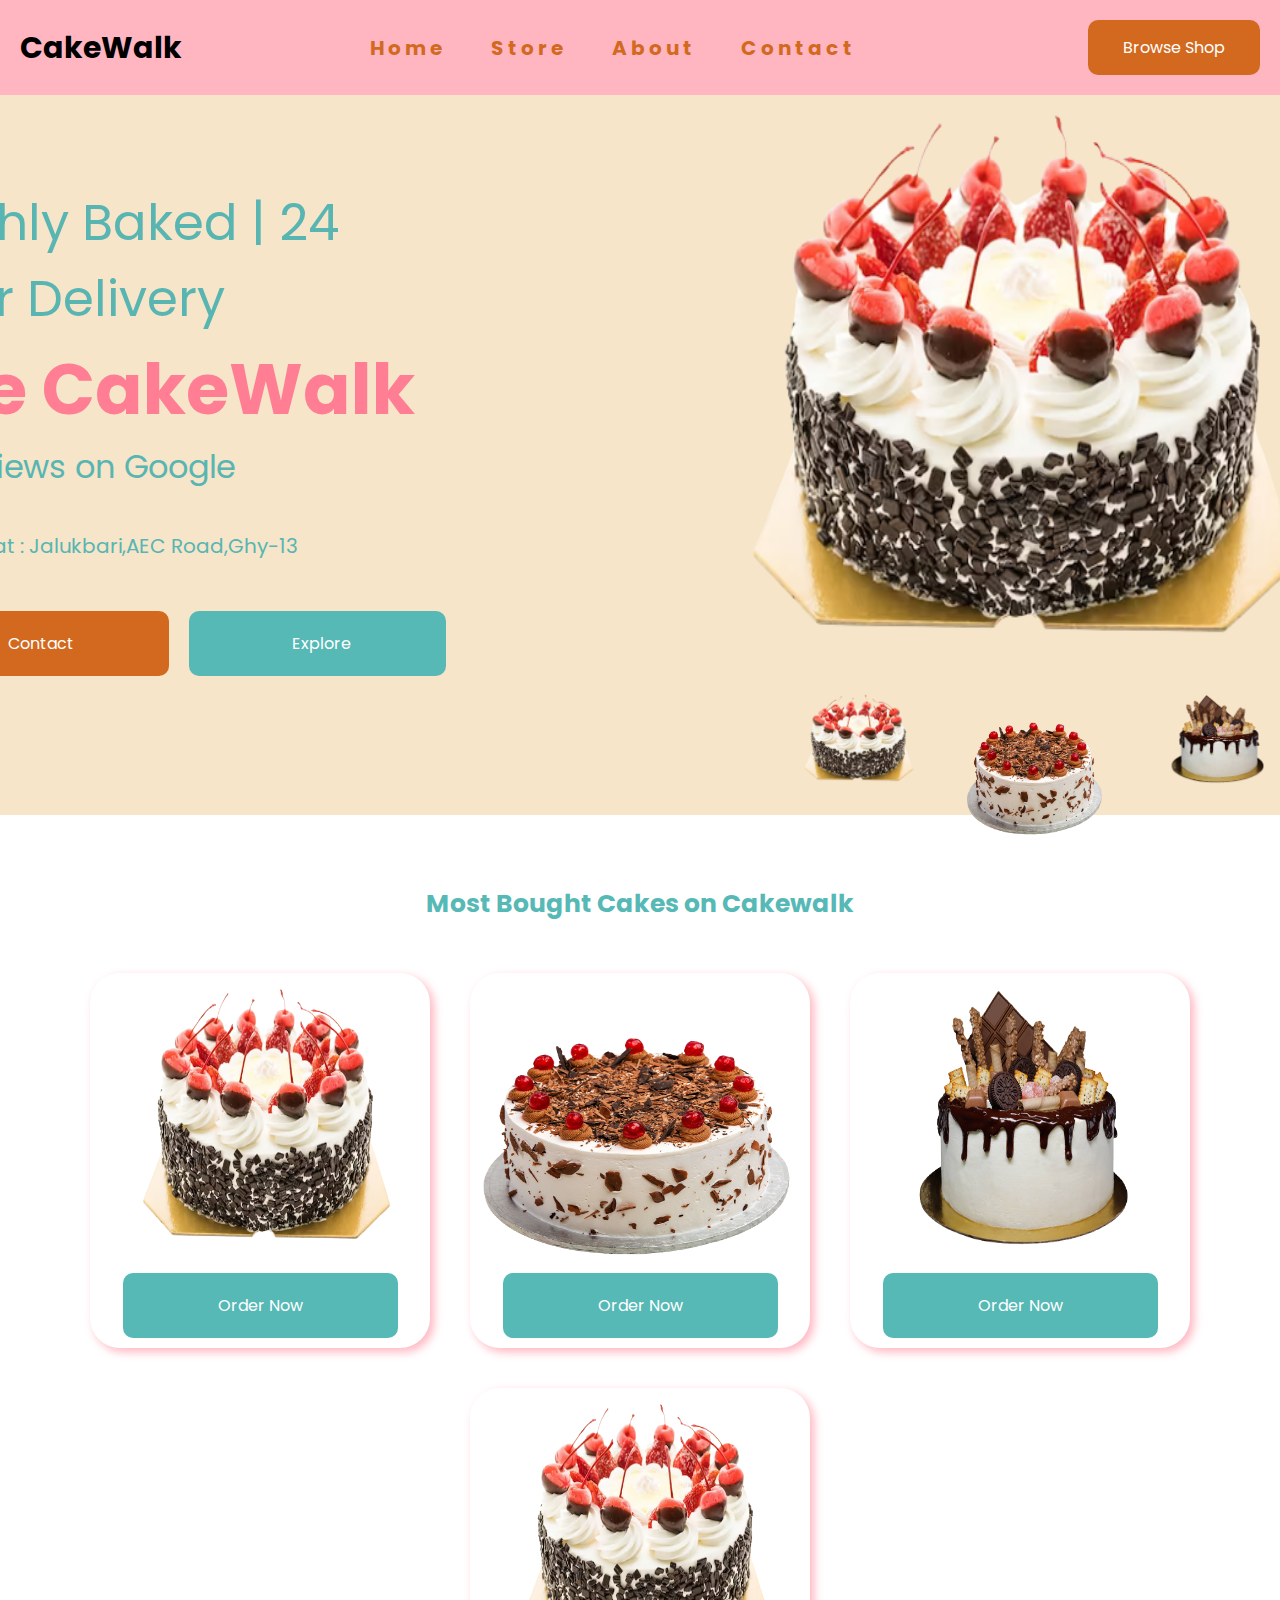
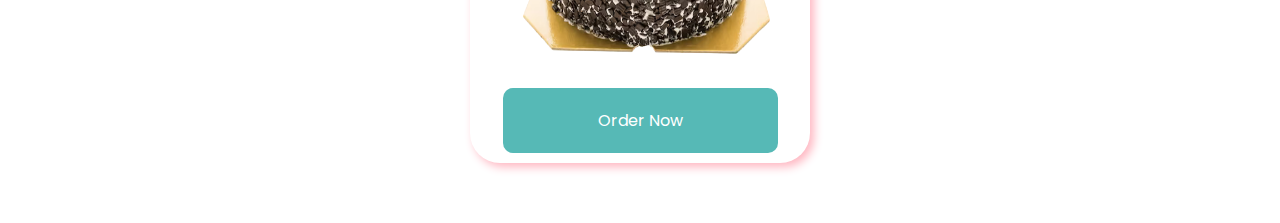
==== index.html @ 5bd782b9 "Jai SriKrishna" ====
<!DOCTYPE html>
<html lang="en">
<head>
    <meta charset="UTF-8">
    <meta http-equiv="X-UA-Compatible" content="IE=edge">
    <meta name="viewport" content="width=device-width, initial-scale=1.0">
    <title>CakeWalk</title>
    <link rel="stylesheet" href="style.css">

    <!-- FontAwesome CDN  -->
    <link rel="stylesheet" href="https://cdnjs.cloudflare.com/ajax/libs/font-awesome/6.4.2/css/all.min.css" integrity="sha512-z3gLpd7yknf1YoNbCzqRKc4qyor8gaKU1qmn+CShxbuBusANI9QpRohGBreCFkKxLhei6S9CQXFEbbKuqLg0DA==" crossorigin="anonymous" referrerpolicy="no-referrer" />
</head>
<body>

    <!-- Navbar  -->
    <nav>
        <div class="logo">
            <h1>CakeWalk</h1>
        </div>
        <ul class="nav-links">
            <li><a href="index.html">Home</a></li>
            <li><a href="store.html">Store</a></li>
            <li><a href="about.html">About</a></li>
            <li><a href="contact.html">Contact</a></li>
        </ul>
        <a href="" class="btn">Browse Shop</a>
        <div class="menu-slider" id="slider">
            <i class="fas fa-bars" id="menuBtn"></i>
        </div>
    </nav>


<!-- Hero Section  -->
<section class="hero-section">

    <div class="left">
        <p>Freshly Baked | 24 Hour Delivery</p>
        <h2>The CakeWalk</h2>
        <p>
            <div class="star-rating">
                <i class="fas fa-star"></i>
                <i class="fas fa-star"></i>
                <i class="fas fa-star"></i>
                <i class="fas fa-star"></i>
                <i class="fas fa-star"></i> Reviews on Google
            </div>
        </p>
        
        <div class="location">
            <i class="fas fa-map-marker-alt"></i> Located at : Jalukbari,AEC Road,Ghy-13
        </div>
        
        <div class="buttons">
            <a href="" class="btn"><i class="fas fa-envelope"></i> Contact</a>
            <a href="" class="btn2"><i class="fas fa-search"></i> Explore</a>
        </div>
    </div>
    

    <div class="right">

        <div class="img-box">
            <img src="images/1.png" alt="mainimg" id="slide">
          </div>
       
    
        <ul class="thumb">
          <li><img src="images/1.png" alt="" onclick="chngimg('images/1.png')"></li>
          <li><img src="images/2.png" alt="" onclick="chngimg('images/2.png')"></li>
          <li><img src="images/3.png" alt="" onclick="chngimg('images/3.png')"></li>
        </ul>
    </div>
</section>


<!-- Featured Section  -->
<section class="feature">
    <h2>Most Bought Cakes on Cakewalk</h2>
    <div class="cards">


        <div class="card">
            <img src="images/1.png" alt="">
            <a href="" class="btn2">Order Now</a>
        </div>


        <div class="card">
            <img src="images/2.png" alt="">
            <a href="" class="btn2">Order Now</a>
        </div>


        <div class="card">
            <img src="images/3.png" alt="">
            <a href="" class="btn2">Order Now</a>
        </div>


        <div class="card">
            <img src="images/1.png" alt="">
            <a href="" class="btn2">Order Now</a>
        </div>


    </div>
</section>




</body>

<script src="script.js"></script>
<script>
    function chngimg(anything) {
        document.getElementById("slide").src = anything;
      }
      function togglemenu() {
        var toggle = document.querySelector(".toggle");
        var navigation = document.querySelector(".navigation");
        toggle.classList.toggle("active");
        navigation.classList.toggle("active");
      }
</script>
</html>
---- style.css ----
@import url('https://fonts.googleapis.com/css2?family=Poppins:ital,wght@0,100;0,200;0,300;0,400;1,100;1,200;1,300;1,400&display=swap');

* {
    margin: 0;
    padding: 0;
    box-sizing: border-box;
    font-family: 'Poppins', sans-serif;
}

a {
    text-decoration: none;
}


body {
    font-family: 'Poppins', sans-serif;
}

/* Navbar Styles */
nav {
    background-color: #FFB6C1;
    /* Pastel Pink */
    display: flex;
    justify-content: space-between;
    align-items: center;
    padding: 20px;
    width: 100%;
}

/* Buttons Used in The Website  */
.btn {
    background-color: #D2691E;
    /* Chocolate Brown */
    color: #fff;
    padding: 15px 35px;
    border: none;
    border-radius: 10px;
    font-size: 16px;
    cursor: pointer;
    transition: background-color 0.3s;
}

.btn:hover {
    background-color: #FF6347;
    /* Cherry Red */
}

.btn2 {
    background-color: #56b9b6;
    /* Chocolate Brown */
    color: #fff;
    padding: 15px 35px;
    border: none;
    border-radius: 10px;
    font-size: 16px;
    cursor: pointer;
    transition: background-color 0.3s;
}

.btn2:hover {
    background-color: #72d8d5;
    /* Cherry Red */
}

.hero-section .left .btn,
.btn2 {
    padding: 20px 95px;
    margin: 10px;
}

.logo img {
    width: 100px;
    /* Adjust the size according to your logo */
    height: auto;
}

.logo h1 {
    font-size: 30px;
}

.nav-links {
    list-style: none;
    display: flex;
}

.nav-links li {
    margin-right: 45px;
}

.nav-links a {
    text-decoration: none;
    color: #D2691E;
    /* Chocolate Brown */
    font-weight: bold;
    font-size: 20px;
    letter-spacing: 4px;
}

.nav-links a:hover {
    color: #bb1359;
}

.menu-slider {
    display: none;
    flex-direction: column;
    cursor: pointer;
}

.menu-button {
    width: 30px;
    height: 4px;
    background-color: #D2691E;
    /* Chocolate Brown */
    margin: 3px 0;
}

/* Media Query for Mobile */
@media (max-width: 768px) {
    .nav-links {
        display: none;
        flex-direction: column;
        background-color: #FFB6C1;
        /* Pastel Pink */
        position: absolute;
        top: 70px;
        left: 0;
        right: 0;
        text-align: center;
    }

    .nav-links.active {
        display: flex;
    }

    .menu-slider {
        display: flex;
    }
}


/* Hero Section  */
.hero-section {
    display: flex;
    justify-content: center;
    background: #f6e5c9;
    height: 80vh;
}

.hero-section .right {
    display: flex;
    flex-direction: column;
    align-items: center;
    justify-content: center;
    height: 680px;
    padding: 90px;
}

.hero-section .left {
    display: flex;
    flex-direction: column;
    justify-content: center;
    height: 680px;
    padding: 90px;
}

.hero-section .left h2 {
    font-size: 70px;
    color: #ff7e94;
}

.hero-section .left p {
    font-size: 50px;
    color: #58b5b2;
}


/* 5 Star Reviews  */
.star-rating {
    color: #58b5b2;
    /* Set the star color */
    font-size: 2rem;
    /* Adjust the size as needed */
    display: inline-block;
}

.star-rating i {
    display: inline-block;
    animation: shine 2s infinite linear;
    /* Adjust the animation duration as needed */
    position: relative;
}

.star-rating i:nth-child(1) {
    animation-delay: 0s;
}

.star-rating i:nth-child(2) {
    animation-delay: 0.4s;
}

.star-rating i:nth-child(3) {
    animation-delay: 0.8s;
}

.star-rating i:nth-child(4) {
    animation-delay: 1.2s;
}

.star-rating i:nth-child(5) {
    animation-delay: 1.6s;
}

@keyframes shine {

    0%,
    100% {
        transform: scale(1);
        opacity: 0.5;
    }

    50% {
        transform: scale(1.2);
        opacity: 1;
    }
}

/* Buttons in Hero Section  */
.buttons {
    margin-top: 40px;
    display: flex;
}

.buttons a {
    display: flex;
    width: fit-content;
    justify-content: center;
    align-items: center;
}

.buttons a i {
    padding: 4px;
}


.location {
    display: flex;
    align-items: center;
    color: #58b5b2;
    /* Text color */
    margin-top: 40px;
    font-size: 20px;
}

.location i {
    font-size: 24px;
    /* Icon size */
    margin-right: 10px;
    /* Spacing between icon and text */
    color: #D2691E;
    /* Icon color */
    animation: glow 2s infinite alternate;
    /* Glow effect */
}

/* Add a subtle underline effect on hover */
.location a {
    text-decoration: none;
    border-bottom: 1px solid transparent;
    transition: border-color 0.3s;
}

.location a:hover {
    border-color: #58b5b2;
    /* Underline color on hover */
}

@keyframes glow {
    0% {
        opacity: 1;
        text-shadow: none;
    }

    100% {
        opacity: 0.99;
        text-shadow: 0 0 8px #D2691E;
        /* Shadow color and size */
    }
}

/* Image Box and Thumbs On Right  */
.img-box img {
    width: 750px;
    height: 600px;
}

.thumb {
    display: flex;
    justify-content: center;
    align-items: center;
}

.thumb li img {
    width: 150px;
}

/* Keyframes for the floating animation */
@keyframes float {

    0%,
    100% {
        transform: translateY(0);
    }

    25% {
        transform: translateY(-10px);
    }

    50% {
        transform: translateY(0);
    }

    75% {
        transform: translateY(10px);
    }
}

/* Apply the animation to list items with delays */
.thumb li {
    display: inline-block;
    margin: 0 40px;
    width: 100px;
    height: 100px;
    animation: float 4s ease-in-out infinite;
}

/* Apply different delays to each list item */
.thumb li:nth-child(1) {
    animation-delay: 0s;
}

.thumb li:nth-child(2) {
    animation-delay: 2s;
}

.thumb li:nth-child(3) {
    animation-delay: 4s;
}


.feature {
    display: flex;
    flex-direction: column;
    justify-content: center;
    align-items: center;
    padding: 40px;
    margin-top: 30px;
}

.feature h2 {
    font-size: 25px;
    color: #56b9b6;
    margin-bottom: 30px;
}



.feature .cards {
    display: flex;
    justify-content: center;
    align-items: center;
    flex-wrap: wrap;
}

.card img {
    width: 340px;
    height: 290px;
}

.card {
    display: flex;
    flex-direction: column;
    justify-content: center;
    align-items: center;
    margin: 20px;
    box-shadow: 4px 4px 10px #FFB6C1;;
    border-radius: 30px;
}

.card:hover {
    box-shadow: 4px 4px 20px #59d0cc;
}



/* Mobile Responsive  */

@media(max-width:900px) {

    .hero-section .left .btn,
    .btn2 {
        padding: 10px 25px;
        margin: 10px;
    }

    .hero-section {
        flex-direction: column;
    }

    .hero-section .left h2 {
        font-size: 25px;
    }

    .hero-section .left p {
        font-size: 20px;
    }

    .hero-section .left div {
        font-size: 20px;
    }

    .hero-section .right .img-box img {
        width: 300px;
        height: 200px;
    }

    .thumb li {
    display: inline-block;
    margin: 0 40px;
    width: 20px;
    height: 20px;
    }

    .thumb li img{
        width: 90px;
    }

    .hero-section .right{
        height: 300px;
        
    }

    .hero-section .left{
        height: 300px;
        margin-top: 150px;
    }

    .feature .btn, .btn2{
        padding: 10 20px 10 20px;
        font-size: 20px;
       
    }

}

button {
    background-color: #ff7e94;;
    color: #fff;
    border: none;
    border-radius: 5px;
    padding: 10px 20px;
    margin-top: 10px;
    cursor: pointer;
}

footer {
    text-align: center;
    padding: 10px 0;
    background-color: #FFB6C1;
    color: #fff;
}
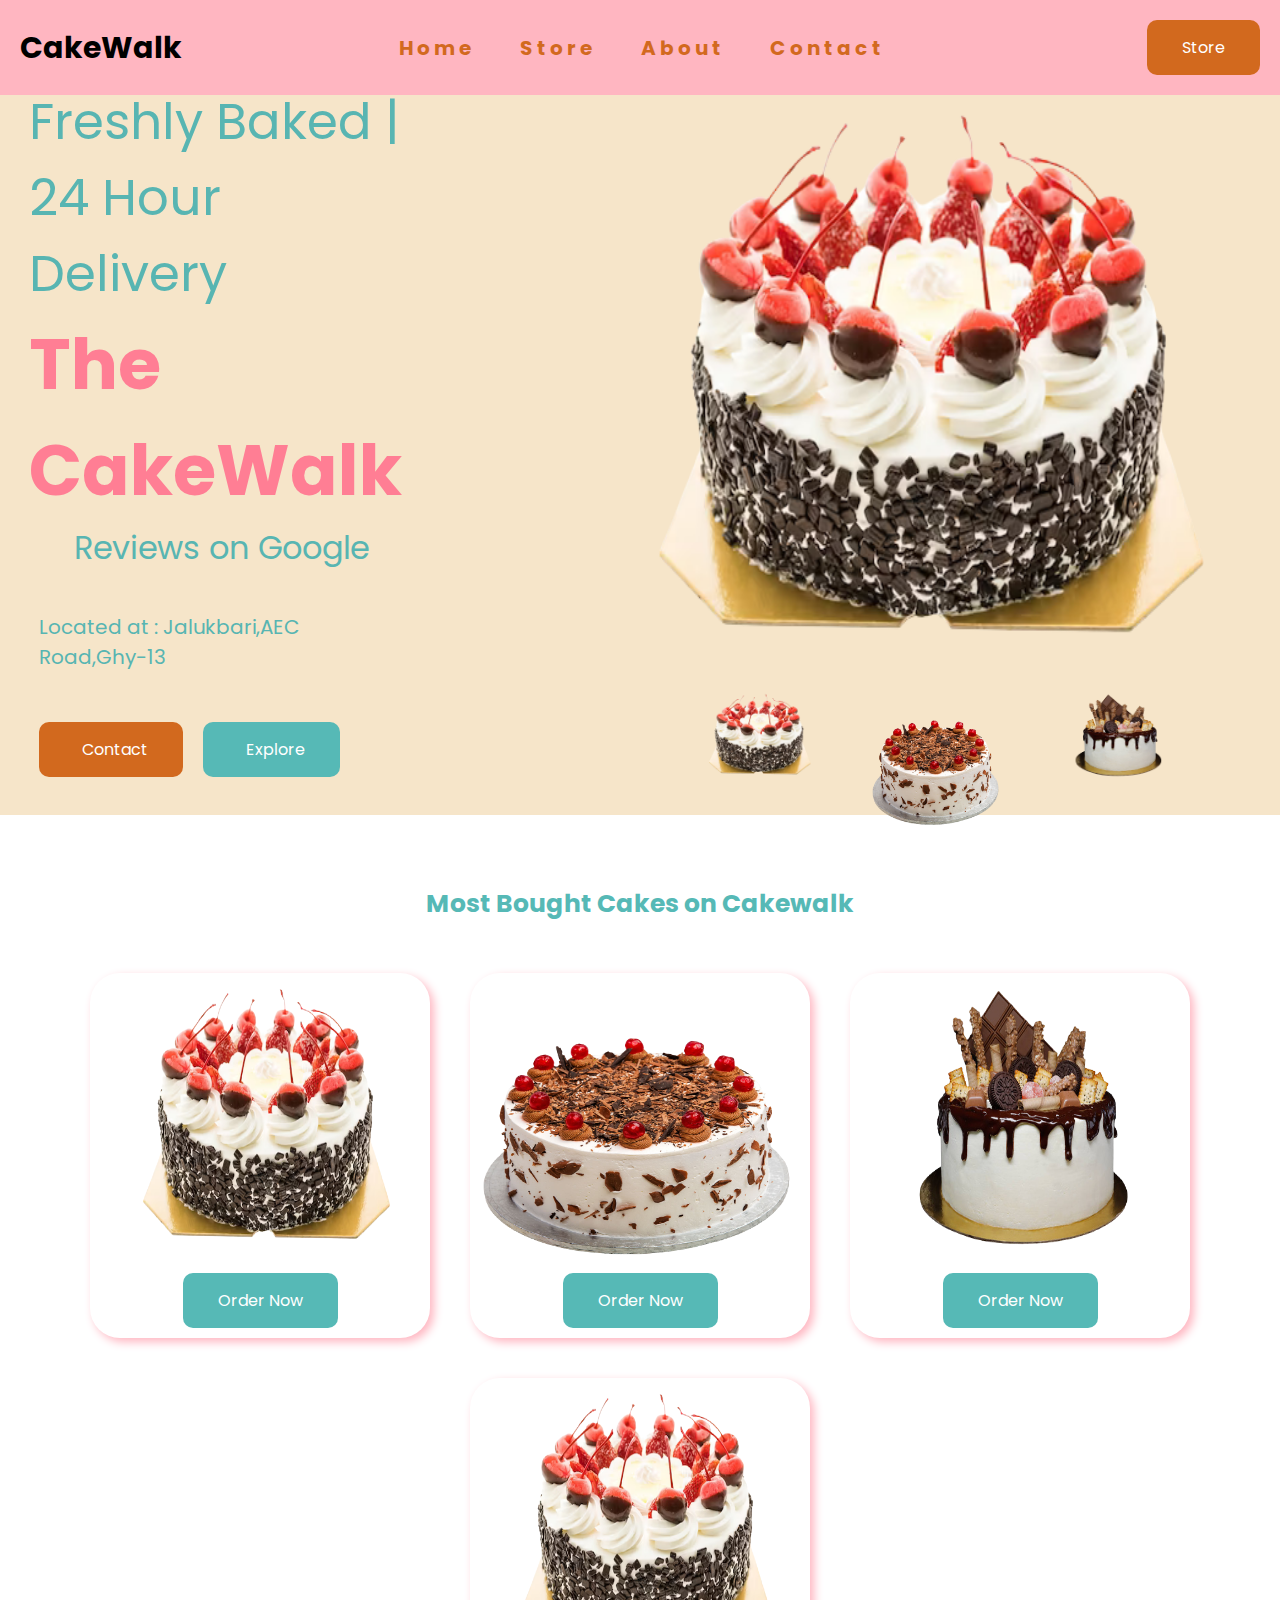
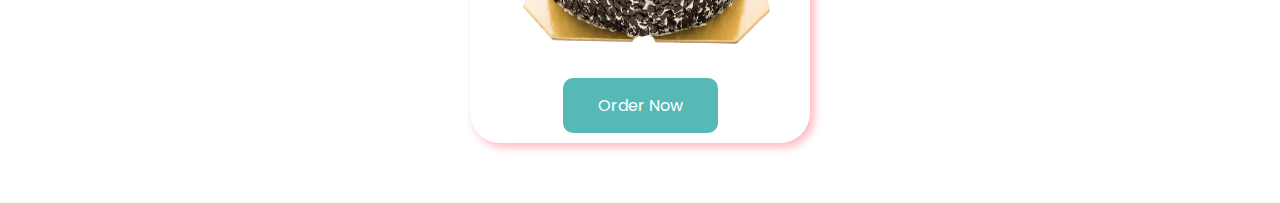
==== commit 4201da02: "push" ====
--- a/index.html
+++ b/index.html
@@ -23,7 +23,7 @@
             <li><a href="about.html">About</a></li>
             <li><a href="contact.html">Contact</a></li>
         </ul>
-        <a href="" class="btn">Browse Shop</a>
+        <a href="" class="btn">Store</a>
         <div class="menu-slider" id="slider">
             <i class="fas fa-bars" id="menuBtn"></i>
         </div>
--- a/style.css
+++ b/style.css
@@ -64,7 +64,7 @@
 
 .hero-section .left .btn,
 .btn2 {
-    padding: 20px 95px;
+
     margin: 10px;
 }
 
@@ -152,7 +152,7 @@
     align-items: center;
     justify-content: center;
     height: 680px;
-    padding: 90px;
+    padding: 50px;
 }
 
 .hero-section .left {
@@ -300,7 +300,7 @@
 }
 
 .thumb li img {
-    width: 150px;
+    width: 140px;
 }
 
 /* Keyframes for the floating animation */
@@ -396,11 +396,7 @@
 
 @media(max-width:900px) {
 
-    .hero-section .left .btn,
-    .btn2 {
-        padding: 10px 25px;
-        margin: 10px;
-    }
+
 
     .hero-section {
         flex-direction: column;
@@ -423,31 +419,110 @@
         height: 200px;
     }
 
+    .thumb{
+        display: flex;
+        align-items: center;
+        justify-content: center;
+        margin-top: 20px;
+    }
+
     .thumb li {
-    display: inline-block;
-    margin: 0 40px;
     width: 20px;
     height: 20px;
+    display: flex;
+    align-items: center;
+    justify-content: center;
     }
 
     .thumb li img{
-        width: 90px;
+        width: 80px;
     }
 
     .hero-section .right{
         height: 300px;
+        margin-bottom: 240px;
+        padding: 0px;
         
     }
 
     .hero-section .left{
         height: 300px;
-        margin-top: 150px;
+        margin-top: 250px;
+        padding: 20px;
     }
 
     .feature .btn, .btn2{
         padding: 10 20px 10 20px;
         font-size: 20px;
        
+    }
+
+    .card img{
+        width: 280px;
+        height: 220px;
+    }
+
+    .btn , .btn2{
+        padding: 10px 25px;
+        margin: 10px;
+    }
+
+    .hero-section .left .star-rating{
+        font-size: 18px;
+        text-align: center;
+    }
+
+    .hero-section .left p{
+        font-size: 18px;
+        text-align: center;
+    }
+
+    .hero-section .left .location{
+        font-size: 12px;
+        margin: 15px;
+        padding: 0px;
+    }
+
+    .hero-section .left h2{
+        font-size:34px;
+        padding: 5px;
+        text-align: center;
+    }
+
+    .buttons .btn, .btn2{
+        width: 140px;
+        font-size: 14px;
+        padding: 0;
+        height: 50px;
+        display: flex;
+        justify-content: center;
+        align-items: center;
+    }
+
+    .buttons .btn2{
+        width: 140px;
+        font-size: 14px;
+        padding: 0;
+        height: 50px;
+        display: flex;
+        justify-content: center;
+        align-items: center;
+    }
+
+    .buttons{
+        display: flex;
+        justify-content: center;
+        align-items: center;
+    }
+
+    nav .btn{
+       display: none;
+    }
+
+    .thumb{
+        display: flex;
+        align-items: center;
+        justify-content: center;
     }
 
 }
